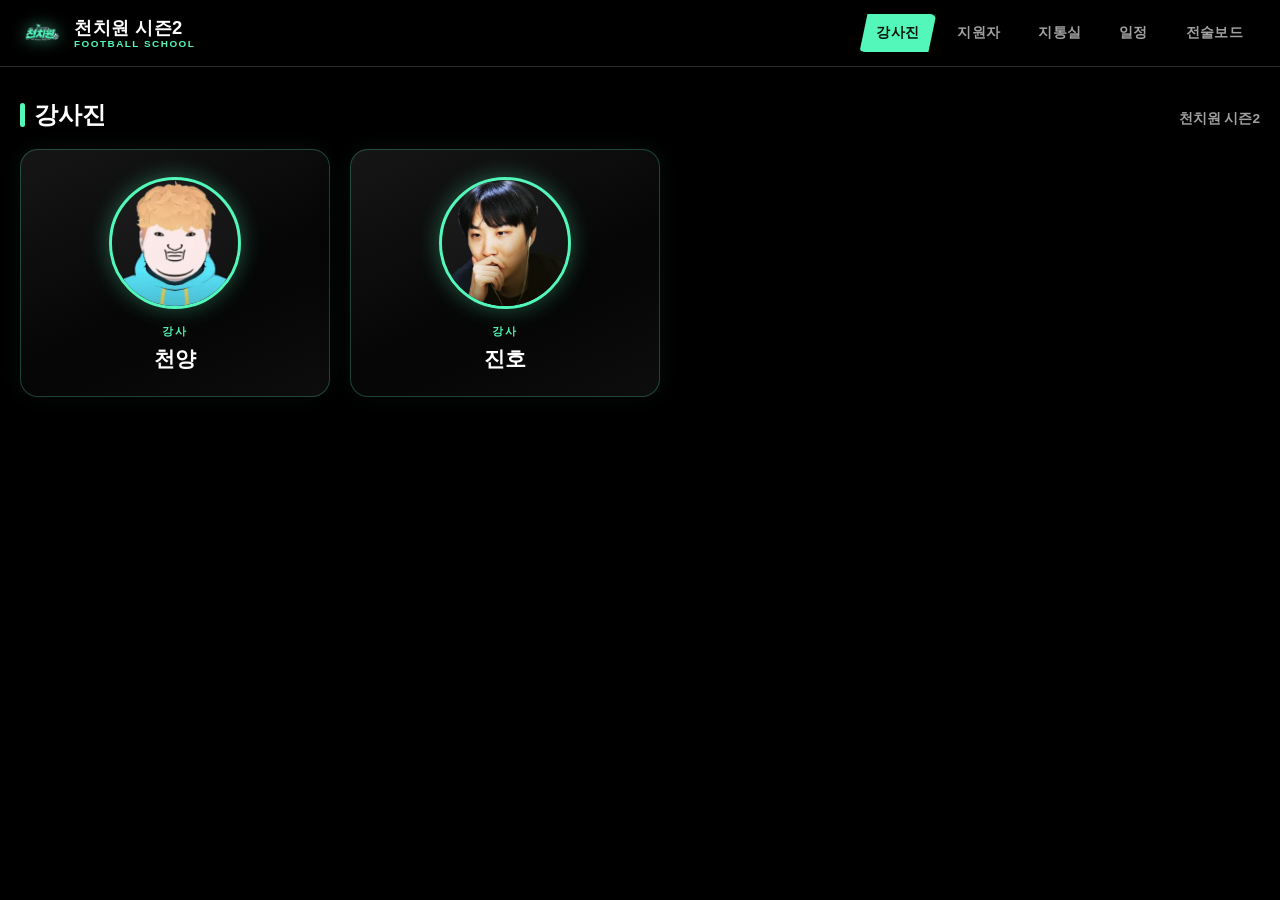
==== index.html @ f339bd3a "포지션 필터에 "포지션 없음" 옵션 추가 (지원자/지통실/전술보드 공용) - 필터 팝업 맨 아래에 "포지션 없음" 체크박스를 추가, 체크하면 포지션이   비어있는 지원자만 걸러서 " ====
<!DOCTYPE html>
<html lang="ko">
<head>
<meta charset="UTF-8" />
<meta name="viewport" content="width=device-width, initial-scale=1.0" />
<title>천치원 시즌2</title>
<link rel="icon" href="logo.png" />
<link rel="stylesheet" href="css/style.css?v=91750c2" />
<link rel="stylesheet" href="css/formation.css?v=91750c2" />
</head>
<body>

<div class="bg-glow"></div>

<header class="topbar">
  <div class="topbar-inner">
    <div class="brand">
      <img src="logo.png" alt="천치원 로고" class="brand-logo" />
      <div class="brand-text">
        <span class="brand-name club-name-slot">천치원 시즌2</span>
        <span class="brand-sub">FOOTBALL SCHOOL</span>
      </div>
    </div>
    <nav class="nav-tabs">
      <button class="nav-tab active" data-tab="tab-instructors">강사진</button>
      <button class="nav-tab" data-tab="tab-applicants">지원자</button>
      <button class="nav-tab" data-tab="tab-control">지통실</button>
      <button class="nav-tab" data-tab="tab-schedule">일정</button>
      <button class="nav-tab" data-tab="tab-board">전술보드</button>
    </nav>
  </div>
</header>

<main>

  <!-- ================= 강사진 ================= -->
  <section id="tab-instructors" class="tab-panel active">
    <div class="section-head">
      <h2 class="section-title">강사진</h2>
      <span class="section-sub club-name-slot">천치원 시즌2</span>
    </div>
    <div id="instructor-grid" class="instructor-grid"></div>
  </section>

  <!-- ================= 지원자 (지원글 모아보기) ================= -->
  <section id="tab-applicants" class="tab-panel">
    <div class="section-head">
      <h2 class="section-title">지원자</h2>
      <span class="section-sub" id="post-feed-count">0명 지원</span>
    </div>
    <div class="post-feed-toolbar">
      <input id="post-feed-search" class="post-feed-search" type="text" placeholder="닉네임 검색..." autocomplete="off" />
      <div class="post-feed-sort-toolbar">
        <button id="post-feed-position-filter-btn" class="sort-btn" type="button">포지션별 필터</button>
        <button class="sort-btn" data-sort="likes">UP순</button>
      </div>
    </div>
    <div id="post-feed" class="post-feed"></div>
  </section>

  <!-- 포지션별 필터 팝업 (지원자 탭) -->
  <div id="position-filter-modal" class="modal-overlay" hidden>
    <div class="modal-panel position-filter-panel" role="dialog" aria-modal="true" aria-labelledby="position-filter-title">
      <div class="modal-head">
        <h3 id="position-filter-title">포지션</h3>
        <button id="position-filter-close" class="modal-close-btn" type="button" aria-label="닫기">×</button>
      </div>
      <div class="position-filter-rows">
        <div class="position-filter-row">
          <label class="position-filter-chip position-filter-chip--all"><input type="checkbox" data-group="fw" data-role="group-all" />FW 전체</label>
          <label class="position-filter-chip"><input type="checkbox" data-token="ST" data-group="fw" />ST</label>
          <label class="position-filter-chip"><input type="checkbox" data-token="CF" data-group="fw" />CF</label>
          <label class="position-filter-chip"><input type="checkbox" data-token="LW" data-group="fw" />LW</label>
          <label class="position-filter-chip"><input type="checkbox" data-token="RW" data-group="fw" />RW</label>
        </div>
        <div class="position-filter-row">
          <label class="position-filter-chip position-filter-chip--all"><input type="checkbox" data-group="mf" data-role="group-all" />MF 전체</label>
          <label class="position-filter-chip"><input type="checkbox" data-token="CM" data-group="mf" />CM</label>
          <label class="position-filter-chip"><input type="checkbox" data-token="CAM" data-group="mf" />CAM</label>
          <label class="position-filter-chip"><input type="checkbox" data-token="CDM" data-group="mf" />CDM</label>
          <label class="position-filter-chip"><input type="checkbox" data-token="LM" data-group="mf" />LM</label>
          <label class="position-filter-chip"><input type="checkbox" data-token="RM" data-group="mf" />RM</label>
        </div>
        <div class="position-filter-row">
          <label class="position-filter-chip position-filter-chip--all"><input type="checkbox" data-group="df" data-role="group-all" />DF 전체</label>
          <label class="position-filter-chip"><input type="checkbox" data-token="CB" data-group="df" />CB</label>
          <label class="position-filter-chip"><input type="checkbox" data-token="RB" data-group="df" />RB</label>
          <label class="position-filter-chip"><input type="checkbox" data-token="LB" data-group="df" />LB</label>
          <label class="position-filter-chip"><input type="checkbox" data-token="RWB" data-group="df" />RWB</label>
          <label class="position-filter-chip"><input type="checkbox" data-token="LWB" data-group="df" />LWB</label>
        </div>
        <div class="position-filter-row">
          <label class="position-filter-chip position-filter-chip--all"><input type="checkbox" data-group="gk" data-role="group-all" />GK 전체</label>
        </div>
        <div class="position-filter-row">
          <label class="position-filter-chip position-filter-chip--all"><input type="checkbox" data-role="none" />포지션 없음</label>
        </div>
      </div>
      <div class="modal-actions">
        <button id="position-filter-reset" class="sort-btn" type="button">초기화</button>
      </div>
    </div>
  </div>

  <!-- 포지션별 필터 팝업 (지통실 탭) -->
  <div id="control-position-filter-modal" class="modal-overlay" hidden>
    <div class="modal-panel position-filter-panel" role="dialog" aria-modal="true" aria-labelledby="control-position-filter-title">
      <div class="modal-head">
        <h3 id="control-position-filter-title">포지션</h3>
        <button id="control-position-filter-close" class="modal-close-btn" type="button" aria-label="닫기">×</button>
      </div>
      <div class="position-filter-rows">
        <div class="position-filter-row">
          <label class="position-filter-chip position-filter-chip--all"><input type="checkbox" data-group="fw" data-role="group-all" />FW 전체</label>
          <label class="position-filter-chip"><input type="checkbox" data-token="ST" data-group="fw" />ST</label>
          <label class="position-filter-chip"><input type="checkbox" data-token="CF" data-group="fw" />CF</label>
          <label class="position-filter-chip"><input type="checkbox" data-token="LW" data-group="fw" />LW</label>
          <label class="position-filter-chip"><input type="checkbox" data-token="RW" data-group="fw" />RW</label>
        </div>
        <div class="position-filter-row">
          <label class="position-filter-chip position-filter-chip--all"><input type="checkbox" data-group="mf" data-role="group-all" />MF 전체</label>
          <label class="position-filter-chip"><input type="checkbox" data-token="CM" data-group="mf" />CM</label>
          <label class="position-filter-chip"><input type="checkbox" data-token="CAM" data-group="mf" />CAM</label>
          <label class="position-filter-chip"><input type="checkbox" data-token="CDM" data-group="mf" />CDM</label>
          <label class="position-filter-chip"><input type="checkbox" data-token="LM" data-group="mf" />LM</label>
          <label class="position-filter-chip"><input type="checkbox" data-token="RM" data-group="mf" />RM</label>
        </div>
        <div class="position-filter-row">
          <label class="position-filter-chip position-filter-chip--all"><input type="checkbox" data-group="df" data-role="group-all" />DF 전체</label>
          <label class="position-filter-chip"><input type="checkbox" data-token="CB" data-group="df" />CB</label>
          <label class="position-filter-chip"><input type="checkbox" data-token="RB" data-group="df" />RB</label>
          <label class="position-filter-chip"><input type="checkbox" data-token="LB" data-group="df" />LB</label>
          <label class="position-filter-chip"><input type="checkbox" data-token="RWB" data-group="df" />RWB</label>
          <label class="position-filter-chip"><input type="checkbox" data-token="LWB" data-group="df" />LWB</label>
        </div>
        <div class="position-filter-row">
          <label class="position-filter-chip position-filter-chip--all"><input type="checkbox" data-group="gk" data-role="group-all" />GK 전체</label>
        </div>
        <div class="position-filter-row">
          <label class="position-filter-chip position-filter-chip--all"><input type="checkbox" data-role="none" />포지션 없음</label>
        </div>
      </div>
      <div class="modal-actions">
        <button id="control-position-filter-reset" class="sort-btn" type="button">초기화</button>
      </div>
    </div>
  </div>

  <!-- 포지션별 필터 팝업 (전술보드 탭) -->
  <div id="roster-position-filter-modal" class="modal-overlay" hidden>
    <div class="modal-panel position-filter-panel" role="dialog" aria-modal="true" aria-labelledby="roster-position-filter-title">
      <div class="modal-head">
        <h3 id="roster-position-filter-title">포지션</h3>
        <button id="roster-position-filter-close" class="modal-close-btn" type="button" aria-label="닫기">×</button>
      </div>
      <div class="position-filter-rows">
        <div class="position-filter-row">
          <label class="position-filter-chip position-filter-chip--all"><input type="checkbox" data-group="fw" data-role="group-all" />FW 전체</label>
          <label class="position-filter-chip"><input type="checkbox" data-token="ST" data-group="fw" />ST</label>
          <label class="position-filter-chip"><input type="checkbox" data-token="CF" data-group="fw" />CF</label>
          <label class="position-filter-chip"><input type="checkbox" data-token="LW" data-group="fw" />LW</label>
          <label class="position-filter-chip"><input type="checkbox" data-token="RW" data-group="fw" />RW</label>
        </div>
        <div class="position-filter-row">
          <label class="position-filter-chip position-filter-chip--all"><input type="checkbox" data-group="mf" data-role="group-all" />MF 전체</label>
          <label class="position-filter-chip"><input type="checkbox" data-token="CM" data-group="mf" />CM</label>
          <label class="position-filter-chip"><input type="checkbox" data-token="CAM" data-group="mf" />CAM</label>
          <label class="position-filter-chip"><input type="checkbox" data-token="CDM" data-group="mf" />CDM</label>
          <label class="position-filter-chip"><input type="checkbox" data-token="LM" data-group="mf" />LM</label>
          <label class="position-filter-chip"><input type="checkbox" data-token="RM" data-group="mf" />RM</label>
        </div>
        <div class="position-filter-row">
          <label class="position-filter-chip position-filter-chip--all"><input type="checkbox" data-group="df" data-role="group-all" />DF 전체</label>
          <label class="position-filter-chip"><input type="checkbox" data-token="CB" data-group="df" />CB</label>
          <label class="position-filter-chip"><input type="checkbox" data-token="RB" data-group="df" />RB</label>
          <label class="position-filter-chip"><input type="checkbox" data-token="LB" data-group="df" />LB</label>
          <label class="position-filter-chip"><input type="checkbox" data-token="RWB" data-group="df" />RWB</label>
          <label class="position-filter-chip"><input type="checkbox" data-token="LWB" data-group="df" />LWB</label>
        </div>
        <div class="position-filter-row">
          <label class="position-filter-chip position-filter-chip--all"><input type="checkbox" data-group="gk" data-role="group-all" />GK 전체</label>
        </div>
        <div class="position-filter-row">
          <label class="position-filter-chip position-filter-chip--all"><input type="checkbox" data-role="none" />포지션 없음</label>
        </div>
      </div>
      <div class="modal-actions">
        <button id="roster-position-filter-reset" class="sort-btn" type="button">초기화</button>
      </div>
    </div>
  </div>

  <!-- ================= 지통실 (방송 현황판) ================= -->
  <section id="tab-control" class="tab-panel">
    <div class="section-head">
      <h2 class="section-title">지통실</h2>
      <span class="section-sub" id="control-count">0명 지원</span>
    </div>
    <div class="control-toolbar">
      <button id="control-position-filter-btn" class="sort-btn" type="button">포지션별 필터</button>
      <button id="control-only-fc26" class="sort-btn active" type="button" title="방송 태그가 EA Sports FC 26인 방송만 보여줘요">잔디만 보기</button>
      <button id="control-refresh-btn" class="sort-btn control-refresh-btn" type="button">방송 새로고침</button>
    </div>
    <div id="control-grid" class="applicant-grid"></div>
  </section>

  <!-- ================= 일정 ================= -->
  <section id="tab-schedule" class="tab-panel">
    <div class="section-head">
      <h2 class="section-title">일정</h2>
      <span class="section-sub club-name-slot">천치원 시즌2</span>
    </div>

    <div class="calendar-toolbar">
      <button id="calendar-prev" class="calendar-nav-btn" aria-label="이전 달">‹</button>
      <span id="calendar-month-label" class="calendar-month-label">2026년 8월</span>
      <button id="calendar-next" class="calendar-nav-btn" aria-label="다음 달">›</button>
    </div>

    <div class="calendar-weekdays">
      <span class="calendar-weekday calendar-weekday--sun">일</span>
      <span class="calendar-weekday">월</span>
      <span class="calendar-weekday">화</span>
      <span class="calendar-weekday">수</span>
      <span class="calendar-weekday">목</span>
      <span class="calendar-weekday">금</span>
      <span class="calendar-weekday calendar-weekday--sat">토</span>
    </div>
    <div id="calendar-grid" class="calendar-grid"></div>
  </section>

  <!-- ================= 전술보드 ================= -->
  <section id="tab-board" class="tab-panel">
    <div class="section-head">
      <div class="board-title-row">
        <h2 class="section-title">전술보드</h2>
        <div class="orientation-toggle">
          <button id="orientation-landscape" class="sort-btn orientation-btn active" data-orientation="landscape" type="button">↔ 가로</button>
          <button id="orientation-portrait" class="sort-btn orientation-btn" data-orientation="portrait" type="button">↕ 세로</button>
        </div>
      </div>
    </div>

    <div class="board-stage">
      <div class="pitch-wrap">
        <div id="pitch" class="pitch">
          <svg viewBox="-2 -9 109 86" preserveAspectRatio="xMidYMid meet">
            <defs>
              <clipPath id="grassClip">
                <rect x="-2" y="-9" width="109" height="86" />
              </clipPath>
            </defs>

            <!-- 잔디: 그라운드뿐 아니라 위아래 사이드라인 밖 벤치 공간까지 같은 색으로 연장 -->
            <g clip-path="url(#grassClip)">
              <rect x="-2" y="-9" width="109" height="86" fill="#0d3d20" />
              <g fill="#0f4526">
                <rect x="-2"   y="-9" width="10.7" height="86" />
                <rect x="18.8" y="-9" width="10.7" height="86" />
                <rect x="39.9" y="-9" width="10.7" height="86" />
                <rect x="61"   y="-9" width="10.7" height="86" />
                <rect x="82.1" y="-9" width="10.7" height="86" />
                <rect x="103.2" y="-9" width="10.7" height="86" />
              </g>
            </g>

            <!-- 위아래 사이드라인 밖 벤치 공간 표시 -->
            <g fill="#e9fff2" fill-opacity="0.18" font-size="3.6" font-weight="700" letter-spacing="1.3" text-anchor="middle">
              <text x="52.5" y="-3">BENCH</text>
              <text x="52.5" y="73">BENCH</text>
            </g>
            <g fill="none" stroke="#e9fff2" stroke-width="0.35" stroke-opacity="0.85">
              <rect x="0" y="0" width="105" height="68" />
              <line x1="52.5" y1="0" x2="52.5" y2="68" />
              <circle cx="52.5" cy="34" r="9.15" />
              <rect x="0" y="13.84" width="16.5" height="40.32" />
              <rect x="0" y="24.84" width="5.5" height="18.32" />
              <path d="M 16.5 26.69 A 9.15 9.15 0 0 1 16.5 41.31" />
              <rect x="88.5" y="13.84" width="16.5" height="40.32" />
              <rect x="99.5" y="24.84" width="5.5" height="18.32" />
              <path d="M 88.5 26.69 A 9.15 9.15 0 0 0 88.5 41.31" />
              <path d="M -1.5 30.34 L 0 30.34" />
              <path d="M -1.5 37.66 L 0 37.66" />
              <path d="M 105 30.34 L 106.5 30.34" />
              <path d="M 105 37.66 L 106.5 37.66" />
              <path d="M 1 0 A 1 1 0 0 1 0 1" />
              <path d="M 0 67 A 1 1 0 0 1 1 68" />
              <path d="M 104 68 A 1 1 0 0 1 105 67" />
              <path d="M 105 1 A 1 1 0 0 1 104 0" />
            </g>
            <g fill="#e9fff2" fill-opacity="0.85">
              <circle cx="52.5" cy="34" r="0.35" />
              <circle cx="11" cy="34" r="0.35" />
              <circle cx="94" cy="34" r="0.35" />
            </g>
          </svg>
          <div id="pitch-tokens" class="pitch-tokens"></div>
        </div>
        <p id="pitch-hint" class="pitch-hint">그라운드 안은 선발, 위아래 사이드라인 밖 어두운 공간은 벤치예요. 다시 드래그해서 옮길 수 있고, ×를 누르거나 명단 쪽으로 끌면 제거돼요.</p>
      </div>

      <!-- 좌측 플로팅: 지원자 명단 -->
      <aside id="roster-panel" class="roster-floating">
        <div class="floating-panel-head">
          <h2 class="panel-title">👥 지원자 명단</h2>
          <button id="roster-toggle" class="floating-toggle-btn" aria-label="명단 접기/펼치기" title="명단 접기/펼치기">‹</button>
        </div>
        <div class="floating-panel-body">
          <div class="roster-add-form">
            <input id="roster-add-input" class="roster-add-input" type="text" placeholder="이름 직접 입력..." autocomplete="off" maxlength="20" />
            <button id="roster-add-btn" class="roster-add-btn" type="button" title="명단에 추가">＋ 직접추가</button>
          </div>
          <input id="roster-search" class="roster-search" type="text" placeholder="닉네임 검색..." autocomplete="off" />
          <div class="roster-sort-toolbar">
            <button id="roster-position-filter-btn" class="sort-btn roster-sort-btn" type="button">포지션별 필터</button>
          </div>
          <div id="roster-list" class="roster-list"></div>
        </div>
      </aside>

      <!-- 우측 플로팅: 그리기 · 보드 도구 -->
      <aside id="tools-panel" class="tools-floating">
        <div class="floating-panel-head">
          <h2 class="panel-title">🎨 도구</h2>
          <button id="tools-toggle" class="floating-toggle-btn" aria-label="도구 접기/펼치기" title="도구 접기/펼치기">›</button>
        </div>
        <div class="floating-panel-body">
          <div class="drawing-toolbar-v">
            <button id="btn-add-dummy" class="draw-btn draw-btn--dummy">🟢 더미선수 추가</button>
            <button id="draw-red" class="draw-btn draw-btn--red" data-color="red">🔴 빨간펜</button>
            <button id="draw-blue" class="draw-btn draw-btn--blue" data-color="blue">🔵 파란펜</button>
            <button id="draw-undo" class="draw-btn">↩ 되돌리기</button>
            <button id="draw-clear" class="draw-btn">🗑 그림 지우기</button>
            <span class="drawing-hint">ESC로 펜 끄기 · Ctrl+Z로 되돌리기</span>
          </div>
          <div class="board-toolbar-v">
            <button id="btn-screenshot" class="quick-link-btn">📸 그라운드 스크린샷</button>
            <button id="btn-clear" class="quick-link-btn">🗑 배치 초기화</button>
            <span id="placed-count" class="section-sub">그라운드 0 · 벤치 0 / 전체 0</span>
          </div>
        </div>
      </aside>
    </div>
  </section>

</main>

<button id="scroll-top-btn" class="scroll-top-btn" aria-label="맨 위로 이동" title="맨 위로">⬆</button>

<script src="js/data.js?v=081e56b"></script>
<script src="js/main.js?v=081e56b"></script>
</body>
</html>
---- css/style.css ----
/* =====================================================================
 * style.css — 천치원 시즌2 (검정 / 흰색 / 민트 #53f7ba)
 * ===================================================================== */

:root {
  --fc-bg: #000000;
  --fc-bg2: #0a0a0a;
  --fc-panel: #121212;
  --fc-panel-border: #2a2a2a;
  --fc-green: #53f7ba;      /* 로고 색상(민트) — 사이트 전체 포인트 컬러 */
  --fc-green-dim: #35c996;
  --fc-text: #ffffff;
  --fc-text-dim: #a1a1a1;

  /* 포지션 색상 — GK 노랑 / DF 파랑 / MF 초록 / FW 빨강, 미정은 흰색 */
  --pos-none: #ffffff;
  --pos-gk: #ffd166;
  --pos-df: #4d9fff;
  --pos-mf: #22c55e;
  --pos-fw: #ff5a5a;
}

* { box-sizing: border-box; }

html, body {
  margin: 0;
  padding: 0;
  background: var(--fc-bg);
  color: var(--fc-text);
  font-family: "Segoe UI", "Pretendard", "Malgun Gothic", Arial, sans-serif;
  overflow-x: hidden;
}

body {
  min-height: 100vh;
  position: relative;
}

.bg-glow {
  position: fixed;
  inset: 0;
  z-index: -1;
  background:
    radial-gradient(ellipse 900px 500px at 15% -10%, rgba(83,247,186,0.16), transparent 60%),
    radial-gradient(ellipse 700px 500px at 100% 10%, rgba(255,255,255,0.05), transparent 60%),
    linear-gradient(180deg, var(--fc-bg) 0%, var(--fc-bg2) 100%);
}

a { color: inherit; }

/* ---------------------------------------------------------------- */
/* Topbar / Nav                                                      */
/* ---------------------------------------------------------------- */
.topbar {
  position: sticky;
  top: 0;
  z-index: 50;
  background: rgba(0, 0, 0, 0.85);
  backdrop-filter: blur(10px);
  border-bottom: 1px solid var(--fc-panel-border);
}

/* 전술보드 탭에서는 상단 바를 고정하지 않는다 — 아래로 스크롤하면 진짜로
   화면 밖으로 넘어가서, 큰 그라운드만 화면 가득 보이는 프레젠테이션 모드가 된다 */
body.board-active .topbar {
  position: static;
}

/* ---------------------------------------------------------------- */
/* 맨 위로 이동 버튼 — 지원자/지통실처럼 목록이 긴 탭에서 어느 정도            */
/* 스크롤을 내리면 나타나서, 상단 메뉴로 바로 돌아갈 수 있게 해준다             */
/* ---------------------------------------------------------------- */
.scroll-top-btn {
  position: fixed;
  right: 24px;
  bottom: 24px;
  width: 48px;
  height: 48px;
  border-radius: 50%;
  background: var(--fc-green);
  color: #04140c;
  border: none;
  font-size: 1.25rem;
  font-weight: 900;
  line-height: 1;
  cursor: pointer;
  box-shadow: 0 8px 24px rgba(0,0,0,0.5), 0 0 18px rgba(83,247,186,0.35);
  opacity: 0;
  transform: translateY(12px);
  pointer-events: none;
  transition: opacity 0.2s ease, transform 0.2s ease, background 0.15s ease;
  z-index: 60;
}

.scroll-top-btn.visible {
  opacity: 1;
  transform: translateY(0);
  pointer-events: auto;
}

.scroll-top-btn:hover {
  background: var(--fc-green-dim);
}

.topbar-inner {
  max-width: 1600px;
  margin: 0 auto;
  padding: 12px 20px;
  display: flex;
  align-items: center;
  justify-content: space-between;
  gap: 20px;
  flex-wrap: wrap;
}

.brand {
  display: flex;
  align-items: center;
  gap: 12px;
}

.brand-logo {
  width: 42px;
  height: 42px;
  object-fit: contain;
  filter: drop-shadow(0 0 8px rgba(83,247,186,0.5));
}

.brand-text {
  display: flex;
  flex-direction: column;
  line-height: 1.15;
}

.brand-name {
  font-weight: 900;
  font-size: 1.15rem;
  letter-spacing: 0.5px;
}

.brand-sub {
  font-size: 0.62rem;
  letter-spacing: 1.5px;
  color: var(--fc-green);
  font-weight: 700;
}

.nav-tabs {
  display: flex;
  gap: 4px;
  flex-wrap: wrap;
}

.nav-tab {
  background: transparent;
  border: 1px solid transparent;
  color: var(--fc-text-dim);
  font-weight: 700;
  font-size: 0.85rem;
  padding: 9px 16px;
  border-radius: 6px;
  cursor: pointer;
  letter-spacing: 0.3px;
  transition: all 0.15s ease;
  clip-path: polygon(8px 0, 100% 0, calc(100% - 8px) 100%, 0 100%);
}

.nav-tab:hover {
  color: var(--fc-text);
  background: rgba(255,255,255,0.06);
}

.nav-tab.active {
  color: #04140c;
  background: var(--fc-green);
  box-shadow: 0 0 16px rgba(83,247,186,0.45);
}

/* ---------------------------------------------------------------- */
/* Layout                                                            */
/* ---------------------------------------------------------------- */
main {
  max-width: 1600px;
  margin: 0 auto;
  padding: 32px 20px 80px;
}

.tab-panel { display: none; animation: fadeIn 0.25s ease; }
.tab-panel.active { display: block; }

@keyframes fadeIn {
  from { opacity: 0; transform: translateY(6px); }
  to { opacity: 1; transform: translateY(0); }
}

@keyframes pulse { 0%,100% { opacity: 1; } 50% { opacity: 0.5; } }

/* ---------------------------------------------------------------- */
/* Section head / panel                                              */
/* ---------------------------------------------------------------- */
.section-head {
  display: flex;
  align-items: baseline;
  justify-content: space-between;
  flex-wrap: wrap;
  gap: 8px;
  margin-bottom: 18px;
}

.section-title {
  font-size: 1.5rem;
  font-weight: 900;
  margin: 0;
  position: relative;
  padding-left: 14px;
}

.section-title::before {
  content: "";
  position: absolute;
  left: 0; top: 4px; bottom: 4px;
  width: 5px;
  background: var(--fc-green);
  border-radius: 3px;
}

.section-sub { color: var(--fc-text-dim); font-size: 0.85rem; font-weight: 600; }

/* 지통실 — 필터 버튼들과 같은 줄, 맨 오른쪽에 놓이는 방송 새로고침 버튼
   (모양은 .sort-btn과 동일, 위치만 margin-left:auto로 오른쪽 끝에 붙임) */
.control-refresh-btn {
  margin-left: auto;
}

.control-refresh-btn:disabled {
  opacity: 0.5;
  cursor: default;
}

/* 전술보드 제목 옆 가로/세로 전환 버튼 */
.board-title-row {
  display: flex;
  align-items: center;
  gap: 12px;
  flex-wrap: wrap;
}

.orientation-toggle {
  display: flex;
  gap: 6px;
}

.orientation-btn {
  padding: 5px 12px;
  font-size: 0.75rem;
}

.panel {
  background: var(--fc-panel);
  border: 1px solid var(--fc-panel-border);
  border-radius: 14px;
  padding: 22px 24px;
}

.panel-title {
  margin: 0 0 14px;
  font-size: 1rem;
  font-weight: 800;
}

.quick-link-btn {
  background: rgba(83,247,186,0.08);
  border: 1px solid rgba(83,247,186,0.3);
  color: var(--fc-green);
  font-weight: 700;
  padding: 12px 16px;
  border-radius: 8px;
  cursor: pointer;
  text-align: left;
  font-size: 0.88rem;
  transition: all 0.15s ease;
}

.quick-link-btn:hover {
  background: rgba(83,247,186,0.16);
  transform: translateX(3px);
}

/* ---------------------------------------------------------------- */
/* 강사진                                                              */
/* ---------------------------------------------------------------- */
.instructor-grid {
  display: grid;
  grid-template-columns: repeat(auto-fit, minmax(220px, 1fr));
  gap: 20px;
  max-width: 640px;
}

.instructor-card {
  background: linear-gradient(155deg, #161616, #050505 60%, #0d0d0d);
  border-radius: 18px;
  padding: 28px 20px 24px;
  display: flex;
  flex-direction: column;
  align-items: center;
  text-decoration: none;
  cursor: pointer;
  box-shadow: 0 10px 26px rgba(0,0,0,0.6), inset 0 0 0 1px rgba(83,247,186,0.25), 0 0 24px rgba(83,247,186,0.08);
  transition: transform 0.18s ease, box-shadow 0.18s ease;
}

.instructor-card:hover {
  transform: translateY(-6px);
  box-shadow: 0 18px 34px rgba(0,0,0,0.6), inset 0 0 0 1px rgba(83,247,186,0.45), 0 0 28px rgba(83,247,186,0.14);
}

.instructor-photo-wrap {
  width: 132px;
  height: 132px;
  border-radius: 50%;
  overflow: hidden;
  border: 3px solid var(--fc-green);
  box-shadow: 0 0 22px rgba(83,247,186,0.35);
  margin-bottom: 16px;
  background: rgba(255,255,255,0.05);
}

.instructor-photo {
  width: 100%;
  height: 100%;
  object-fit: cover;
  object-position: center top;
}

.instructor-role {
  font-size: 0.68rem;
  font-weight: 800;
  letter-spacing: 2px;
  color: var(--fc-green);
  margin-bottom: 6px;
}

.instructor-name {
  font-size: 1.3rem;
  font-weight: 900;
  color: var(--fc-text);
  letter-spacing: 0.4px;
}

/* ---------------------------------------------------------------- */
/* 지원자 — 지원글 피드                                                  */
/* ---------------------------------------------------------------- */
.post-feed-toolbar {
  display: flex;
  align-items: center;
  flex-wrap: wrap;
  gap: 10px;
  margin-bottom: 18px;
}

.post-feed-search {
  flex: 1 1 220px;
  min-width: 160px;
  padding: 9px 12px;
  border-radius: 8px;
  border: 1px solid var(--fc-panel-border);
  background: var(--fc-bg2);
  color: var(--fc-text);
  font-size: 0.85rem;
}

.post-feed-search:focus {
  outline: none;
  border-color: var(--fc-green-dim);
}

.post-feed-sort-toolbar {
  display: flex;
  gap: 8px;
}

/* ---------------------------------------------------------------- */
/* 포지션별 보기 필터 팝업 — 지원자 탭                                     */
/* ---------------------------------------------------------------- */
.modal-overlay {
  position: fixed;
  inset: 0;
  background: rgba(0,0,0,0.65);
  backdrop-filter: blur(4px);
  display: flex;
  align-items: center;
  justify-content: center;
  z-index: 200;
  padding: 20px;
}

.modal-overlay[hidden] { display: none; }

.modal-panel {
  background: var(--fc-panel);
  border: 1px solid var(--fc-panel-border);
  border-radius: 16px;
  padding: 20px 24px 24px;
  max-width: 560px;
  width: 100%;
  box-shadow: 0 24px 60px rgba(0,0,0,0.6);
}

.modal-head {
  display: flex;
  align-items: center;
  justify-content: center;
  position: relative;
  margin-bottom: 18px;
}

.modal-head h3 {
  margin: 0;
  font-size: 1.1rem;
  font-weight: 900;
}

.modal-close-btn {
  position: absolute;
  right: 0;
  top: 50%;
  transform: translateY(-50%);
  background: transparent;
  border: none;
  color: var(--fc-text-dim);
  font-size: 1.4rem;
  line-height: 1;
  cursor: pointer;
  padding: 4px 8px;
}

.modal-close-btn:hover { color: var(--fc-text); }

.position-filter-rows {
  display: flex;
  flex-direction: column;
  gap: 10px;
}

.position-filter-row {
  display: flex;
  flex-wrap: wrap;
  gap: 8px;
}

.position-filter-chip {
  display: inline-flex;
  align-items: center;
  gap: 6px;
  background: rgba(255,255,255,0.05);
  border: 1px solid var(--fc-panel-border);
  border-radius: 999px;
  padding: 8px 14px;
  font-size: 0.82rem;
  font-weight: 700;
  color: var(--fc-text-dim);
  cursor: pointer;
  transition: all 0.15s ease;
  user-select: none;
}

.position-filter-chip:hover {
  border-color: var(--fc-green-dim);
  color: var(--fc-text);
}

.position-filter-chip input[type="checkbox"] {
  accent-color: var(--fc-green);
  width: 15px;
  height: 15px;
  cursor: pointer;
}

.position-filter-chip.active {
  background: rgba(83,247,186,0.14);
  border-color: var(--fc-green);
  color: var(--fc-green);
}

.position-filter-chip--all {
  font-weight: 800;
}

.modal-actions {
  display: flex;
  justify-content: flex-end;
  margin-top: 18px;
}

.post-feed {
  display: flex;
  flex-direction: column;
  gap: 14px;
}

.post-feed-item {
  background: var(--fc-panel);
  border: 2px solid var(--pos-color, var(--pos-none));
  border-radius: 14px;
  padding: 16px 18px;
}

.post-feed-header {
  display: flex;
  align-items: center;
  flex-wrap: wrap;
  gap: 10px;
  cursor: pointer;
}

.post-feed-item.expanded .post-feed-header {
  margin-bottom: 10px;
}

.post-feed-name {
  font-weight: 800;
  font-size: 1.02rem;
}

/* 좋아요수(스프레드시트 F열) — 0이어도 항상 표시 */
.post-feed-likes {
  flex-shrink: 0;
  font-size: 0.72rem;
  font-weight: 800;
  color: var(--pos-fw);
  background: rgba(255,90,90,0.12);
  padding: 2px 9px;
  border-radius: 999px;
}

/* 지원글로 이동하는 버튼 — 스프레드시트 E열에 지원글 링크가 있으면 그 글로,
   없으면 모집 게시글로 이동한다 */
.post-feed-postlink {
  margin-left: auto;
  background: rgba(83,247,186,0.1);
  border: 1px solid rgba(83,247,186,0.3);
  color: var(--fc-green);
  font-weight: 700;
  font-size: 0.76rem;
  padding: 5px 12px;
  border-radius: 999px;
  text-decoration: none;
  transition: all 0.15s ease;
}

.post-feed-postlink:hover {
  background: rgba(83,247,186,0.18);
}

.post-feed-postlink:hover { color: var(--fc-text); text-decoration: underline; }

.post-feed-toggle {
  flex-shrink: 0;
  background: transparent;
  border: 1px solid var(--fc-panel-border);
  color: var(--fc-text-dim);
  font-weight: 700;
  font-size: 0.72rem;
  padding: 5px 10px;
  border-radius: 999px;
  cursor: pointer;
  transition: all 0.15s ease;
}

.post-feed-toggle:hover {
  color: var(--fc-text);
  border-color: var(--fc-green-dim);
}

/* 접힌 상태에서 보이는 한 줄 미리보기 */
.post-feed-preview {
  margin: 0;
  color: var(--fc-text-dim);
  font-size: 0.85rem;
  line-height: 1.6;
  white-space: nowrap;
  overflow: hidden;
  text-overflow: ellipsis;
}

.post-feed-text {
  white-space: pre-wrap;
  word-break: break-word;
  line-height: 1.7;
  font-size: 0.88rem;
  color: var(--fc-text-dim);
}

/* ---------------------------------------------------------------- */
/* 지통실 — 방송 현황판                                                  */
/* ---------------------------------------------------------------- */
.control-toolbar {
  display: flex;
  align-items: center;
  flex-wrap: wrap;
  gap: 8px;
  margin-bottom: 20px;
}

.sort-btn {
  background: var(--fc-panel);
  border: 1px solid var(--fc-panel-border);
  color: var(--fc-text-dim);
  font-weight: 700;
  font-size: 0.8rem;
  padding: 8px 14px;
  border-radius: 999px;
  cursor: pointer;
  transition: all 0.15s ease;
}

.sort-btn:hover { color: var(--fc-text); }

.sort-btn.active {
  background: var(--fc-green);
  border-color: var(--fc-green);
  color: #04140c;
  box-shadow: 0 0 12px rgba(83,247,186,0.4);
}

.applicant-loading {
  color: var(--fc-text-dim);
  padding: 40px 0;
  text-align: center;
}

.applicant-grid {
  display: grid;
  grid-template-columns: repeat(auto-fill, minmax(270px, 1fr));
  gap: 18px;
}

.applicant-card {
  background: var(--fc-panel);
  border: 2px solid var(--pos-color, var(--pos-none));
  border-radius: 14px;
  padding: 16px;
  display: flex;
  flex-direction: column;
  gap: 12px;
  transition: box-shadow 0.15s ease, opacity 0.15s ease;
}

.applicant-card.is-live {
  box-shadow: 0 0 0 1px rgba(83,247,186,0.25), 0 0 20px rgba(83,247,186,0.1);
}

/* 방송 중이 아닌 지원자는 어둡게 표시 */
.applicant-card:not(.is-live) {
  opacity: 0.55;
}

.applicant-card:not(.is-live):hover {
  opacity: 0.85;
}

.applicant-head {
  display: flex;
  align-items: center;
  gap: 12px;
  position: relative;
}

.applicant-avatar {
  width: 48px;
  height: 48px;
  border-radius: 50%;
  overflow: hidden;
  flex-shrink: 0;
  background: rgba(255,255,255,0.06);
  border: 2px solid var(--fc-panel-border);
  display: flex;
  align-items: center;
  justify-content: center;
}

/* 지원자 탭 프로필 사진 — 클릭하면 방송국으로 이동하는 링크라 살짝 hover 표시를 준다 */
.post-feed-avatar {
  text-decoration: none;
  transition: border-color 0.15s ease;
}

.post-feed-avatar:hover {
  border-color: var(--fc-green);
}

.applicant-avatar img {
  width: 100%;
  height: 100%;
  object-fit: cover;
}

.applicant-avatar-fallback {
  font-weight: 800;
  color: var(--fc-text-dim);
  font-size: 1rem;
}

.applicant-head-text {
  min-width: 0;
  flex: 1;
}

.applicant-name {
  font-weight: 800;
  font-size: 1rem;
  white-space: nowrap;
  overflow: hidden;
  text-overflow: ellipsis;
}

.applicant-id {
  font-size: 0.72rem;
  color: var(--fc-text-dim);
}

.position-badge {
  flex-shrink: 0;
  font-size: 0.65rem;
  font-weight: 800;
  letter-spacing: 0.3px;
  padding: 3px 9px;
  border-radius: 999px;
  border: 1px solid var(--pos-color, var(--pos-none));
  color: var(--pos-color, var(--pos-none));
  background: rgba(255,255,255,0.04);
}

.applicant-live-badge {
  background: #ff4d4d;
  color: #fff;
  font-size: 0.62rem;
  font-weight: 800;
  letter-spacing: 0.5px;
  padding: 3px 8px;
  border-radius: 999px;
  animation: pulse 1.5s infinite;
  flex-shrink: 0;
}

.applicant-thumb-wrap {
  width: 100%;
  aspect-ratio: 16 / 9;
  border-radius: 10px;
  overflow: hidden;
  background: #0a0a0a;
  display: flex;
  align-items: center;
  justify-content: center;
  border: 1px solid var(--fc-panel-border);
}

.applicant-thumb-link {
  display: block;
  width: 100%;
  height: 100%;
  cursor: pointer;
}

.applicant-thumb {
  width: 100%;
  height: 100%;
  object-fit: cover;
  transition: transform 0.2s ease;
}

.applicant-thumb-link:hover .applicant-thumb {
  transform: scale(1.04);
}

.applicant-thumb-loading,
.applicant-thumb-offline {
  color: var(--fc-text-dim);
  font-size: 0.78rem;
  font-weight: 600;
  text-align: center;
  padding: 0 12px;
}

.applicant-actions {
  display: grid;
  grid-template-columns: 1fr;
  gap: 8px;
}

.applicant-actions a,
.applicant-actions button {
  font-family: inherit;
  text-decoration: none;
  text-align: center;
  font-weight: 700;
  font-size: 0.8rem;
  padding: 9px 8px;
  border-radius: 8px;
  cursor: pointer;
  transition: all 0.15s ease;
}

.btn-station {
  background: rgba(255,255,255,0.06);
  border: 1px solid rgba(255,255,255,0.25);
  color: var(--fc-text);
}

.btn-station:hover {
  background: rgba(255,255,255,0.12);
}

/* ---------------------------------------------------------------- */
/* 일정 — 달력                                                          */
/* ---------------------------------------------------------------- */
.calendar-toolbar {
  display: flex;
  align-items: center;
  justify-content: center;
  gap: 18px;
  margin-bottom: 20px;
}

.calendar-nav-btn {
  width: 34px;
  height: 34px;
  border-radius: 50%;
  background: var(--fc-panel);
  border: 1px solid var(--fc-panel-border);
  color: var(--fc-text);
  font-size: 1.1rem;
  line-height: 1;
  cursor: pointer;
  transition: all 0.15s ease;
}

.calendar-nav-btn:hover {
  background: rgba(83,247,186,0.12);
  border-color: var(--fc-green);
  color: var(--fc-green);
}

.calendar-month-label {
  font-size: 1.15rem;
  font-weight: 900;
  min-width: 130px;
  text-align: center;
}

.calendar-weekdays {
  display: grid;
  grid-template-columns: repeat(7, 1fr);
  gap: 8px;
  margin: 0 auto 8px;
}

.calendar-weekday {
  text-align: center;
  font-size: 0.75rem;
  font-weight: 800;
  color: var(--fc-text-dim);
  padding: 4px 0;
}

.calendar-weekday--sun { color: var(--pos-fw); }
.calendar-weekday--sat { color: var(--fc-green); }

.calendar-grid {
  display: grid;
  grid-template-columns: repeat(7, 1fr);
  gap: 8px;
  margin: 0 auto;
}

.calendar-cell {
  aspect-ratio: 1 / 1;
  background: var(--fc-panel);
  border: 1px solid var(--fc-panel-border);
  border-radius: 10px;
  padding: 8px;
  display: flex;
  flex-direction: column;
  gap: 4px;
  overflow: hidden;
}

.calendar-cell--empty {
  background: transparent;
  border-color: transparent;
}

.calendar-cell--sun .calendar-day-num { color: var(--pos-fw); }
.calendar-cell--sat .calendar-day-num { color: var(--fc-green); }

.calendar-cell.has-event {
  border-color: var(--fc-green);
  box-shadow: 0 0 0 1px rgba(83,247,186,0.3), 0 0 16px rgba(83,247,186,0.12);
}

/* 오늘 날짜(대한민국 시간 기준) — 배경을 밝혀서 한눈에 띄게 한다 */
.calendar-cell--today {
  background: rgba(83,247,186,0.22);
  border-color: var(--fc-green);
}

.calendar-cell--today .calendar-day-num {
  color: var(--fc-green);
}

.calendar-day-num {
  font-weight: 800;
  font-size: 0.85rem;
}

.calendar-event {
  background: rgba(83,247,186,0.14);
  border-radius: 6px;
  padding: 3px 6px;
  line-height: 1.3;
}

.calendar-event-time {
  display: block;
  color: var(--fc-green);
  font-weight: 800;
  font-size: 0.6rem;
}

.calendar-event-title {
  display: block;
  color: var(--fc-text);
  font-weight: 700;
  font-size: 0.68rem;
  word-break: keep-all;
}

@media (max-width: 640px) {
  .calendar-cell { aspect-ratio: auto; min-height: 62px; padding: 6px; }
  .calendar-day-num { font-size: 0.75rem; }
}
---- css/formation.css ----
/* =====================================================================
 * formation.css — 포메이션 짜기 페이지
 * ===================================================================== */

/* ---------------------------------------------------------------- */
/* Board stage — 그라운드가 화면을 거의 다 채우고, 명단/도구는 위에 떠있는
   플로팅 패널로 양옆에 배치된다 (tacticalboard.html 참고) */
/* ---------------------------------------------------------------- */
.board-stage {
  position: relative;
  min-height: 90vh;
  display: flex;
  align-items: center;
  justify-content: center;
}

.pitch-wrap {
  width: 100%;
}

/* 드래그 중 놓을 수 있는 영역 강조 */
.drop-target {
  outline: 2px dashed var(--fc-green);
  outline-offset: -6px;
  background: rgba(83, 247, 186, 0.06);
}

/* ---------------------------------------------------------------- */
/* 좌/우 플로팅 패널 공용 — 지원자 명단(좌) / 그리기·보드 도구(우)              */
/* ---------------------------------------------------------------- */
.roster-floating,
.tools-floating {
  position: absolute;
  top: 16px;
  width: 220px;
  max-height: calc(90vh - 32px);
  display: flex;
  flex-direction: column;
  background: rgba(10, 10, 10, 0.92);
  backdrop-filter: blur(8px);
  border: 1px solid var(--fc-panel-border);
  border-radius: 14px;
  box-shadow: 0 12px 32px rgba(0, 0, 0, 0.55);
  z-index: 15;
  overflow: hidden;
  transition: width 0.25s ease;
}

/* 그라운드와 살짝 떨어지도록 가장자리에 딱 붙이지 않고 여백을 둔다 */
.roster-floating { left: 16px; }
.tools-floating { right: 16px; }

.floating-panel-head {
  flex-shrink: 0;
  display: flex;
  align-items: center;
  justify-content: space-between;
  gap: 8px;
  padding: 14px 14px 0;
}

.floating-panel-head .panel-title {
  margin: 0;
  font-size: 0.92rem;
  white-space: nowrap;
}

.floating-toggle-btn {
  flex-shrink: 0;
  width: 26px;
  height: 26px;
  border-radius: 7px;
  background: var(--fc-bg2);
  border: 1px solid var(--fc-panel-border);
  color: var(--fc-text-dim);
  cursor: pointer;
  font-size: 0.9rem;
  transition: color 0.15s, border-color 0.15s, transform 0.25s ease;
}

.floating-toggle-btn:hover {
  color: var(--fc-text);
  border-color: var(--fc-green);
}

.floating-panel-body {
  padding: 12px 14px 14px;
  overflow-y: auto;
  min-height: 0;
  flex: 1 1 auto;
  display: flex;
  flex-direction: column;
}

/* 접힌 상태: 토글 버튼만 남기고 본문은 숨김, 폭도 좁아짐 */
.roster-floating.collapsed,
.tools-floating.collapsed {
  width: 46px;
}

.roster-floating.collapsed .floating-panel-body,
.tools-floating.collapsed .floating-panel-body,
.roster-floating.collapsed .panel-title,
.tools-floating.collapsed .panel-title {
  display: none;
}

.roster-floating.collapsed .floating-toggle-btn,
.tools-floating.collapsed .floating-toggle-btn {
  transform: rotate(180deg);
}

@media (max-width: 960px) {
  .board-stage { display: block; min-height: 0; }
  .roster-floating, .tools-floating {
    position: static;
    width: 100%;
    max-height: none;
    margin-bottom: 16px;
    background: var(--fc-panel);
    backdrop-filter: none;
  }
  .roster-floating.collapsed, .tools-floating.collapsed { width: 100%; }
  .roster-floating.collapsed .floating-panel-body, .roster-floating.collapsed .panel-title,
  .tools-floating.collapsed .floating-panel-body, .tools-floating.collapsed .panel-title { display: flex; }
  .roster-floating.collapsed .panel-title, .tools-floating.collapsed .panel-title { display: block; }
  .floating-toggle-btn { display: none; }
}

/* ---------------------------------------------------------------- */
/* 그리기 · 보드 도구 (우측 플로팅 패널 안)                                */
/* ---------------------------------------------------------------- */
.drawing-toolbar-v {
  display: flex;
  flex-direction: column;
  gap: 8px;
  margin-bottom: 16px;
  padding-bottom: 16px;
  border-bottom: 1px solid var(--fc-panel-border);
}

.board-toolbar-v {
  display: flex;
  flex-direction: column;
  gap: 10px;
}

.draw-btn {
  background: var(--fc-panel);
  border: 1px solid var(--fc-panel-border);
  color: var(--fc-text-dim);
  font-weight: 700;
  font-size: 0.8rem;
  padding: 9px 14px;
  border-radius: 8px;
  cursor: pointer;
  text-align: left;
  transition: all 0.15s ease;
}

.draw-btn:hover { color: var(--fc-text); }

.draw-btn--red.active {
  background: rgba(255, 90, 90, 0.16);
  border-color: var(--pos-fw);
  color: var(--pos-fw);
  box-shadow: 0 0 10px rgba(255, 90, 90, 0.35);
}

.draw-btn--blue.active {
  background: rgba(77, 159, 255, 0.16);
  border-color: var(--pos-df);
  color: var(--pos-df);
  box-shadow: 0 0 10px rgba(77, 159, 255, 0.35);
}

.draw-btn--dummy {
  background: rgba(83, 247, 186, 0.1);
  border-color: var(--fc-green-dim);
  color: var(--fc-green);
}

.draw-btn--dummy:hover {
  background: rgba(83, 247, 186, 0.18);
  color: var(--fc-green);
}

.drawing-hint {
  color: var(--fc-text-dim);
  font-size: 0.68rem;
  line-height: 1.5;
}

/* ---------------------------------------------------------------- */
/* 지원자 명단 (플로팅 좌측 패널 안)                                       */
/* ---------------------------------------------------------------- */
/* 직접추가 — 명단에 없는 이름을 직접 입력해서 추가 */
.roster-add-form {
  display: flex;
  gap: 6px;
  margin-bottom: 10px;
}

.roster-add-input {
  flex: 1 1 auto;
  min-width: 0;
  padding: 9px 10px;
  border-radius: 8px;
  border: 1px solid var(--fc-panel-border);
  background: var(--fc-bg2);
  color: var(--fc-text);
  font-size: 0.85rem;
}

.roster-add-input:focus {
  outline: none;
  border-color: var(--fc-green-dim);
}

.roster-add-btn {
  flex: 0 0 auto;
  padding: 0 12px;
  border-radius: 8px;
  border: 1px solid var(--fc-green-dim);
  background: var(--fc-green);
  color: #04140c;
  font-weight: 800;
  font-size: 0.76rem;
  white-space: nowrap;
  cursor: pointer;
  transition: filter 0.15s;
}

.roster-add-btn:hover {
  filter: brightness(1.08);
}

.roster-search {
  width: 100%;
  padding: 9px 12px;
  margin-bottom: 10px;
  border-radius: 8px;
  border: 1px solid var(--fc-panel-border);
  background: var(--fc-bg2);
  color: var(--fc-text);
  font-size: 0.85rem;
}

.roster-search:focus {
  outline: none;
  border-color: var(--fc-green-dim);
}

.roster-sort-toolbar {
  display: flex;
  gap: 6px;
  margin-bottom: 10px;
}

.roster-sort-toolbar .sort-btn {
  flex: 1;
  padding: 6px 8px;
  font-size: 0.72rem;
  text-align: center;
}

.roster-list {
  overflow-y: auto;
  display: flex;
  flex-direction: column;
  gap: 5px;
  flex: 1 1 auto;
  min-height: 0;
  padding-right: 2px;
  /* 사이트 디자인에 맞춘 자체 스크롤바 */
  scrollbar-width: thin;
  scrollbar-color: var(--fc-green-dim) transparent;
}

.roster-list::-webkit-scrollbar {
  width: 7px;
}
.roster-list::-webkit-scrollbar-track {
  background: transparent;
}
.roster-list::-webkit-scrollbar-thumb {
  background: var(--fc-green-dim);
  border-radius: 8px;
}
.roster-list::-webkit-scrollbar-thumb:hover {
  background: var(--fc-green);
}

.roster-chip {
  position: relative;
  display: flex;
  align-items: center;
  gap: 10px;
  padding: 8px 10px;
  border-radius: 10px;
  background: rgba(255, 255, 255, 0.03);
  border: 2px solid var(--pos-color, transparent);
  cursor: grab;
  user-select: none;
  touch-action: none;
  transition: background 0.15s;
}

.roster-chip:hover {
  background: rgba(83, 247, 186, 0.08);
}

/* 직접 추가한 선수 칩에만 붙는 삭제(×) 버튼 */
.roster-chip--custom {
  padding-right: 26px;
}

.roster-chip-remove {
  position: absolute;
  top: 5px;
  right: 6px;
  width: 16px;
  height: 16px;
  border-radius: 50%;
  border: none;
  background: rgba(255, 77, 77, 0.85);
  color: #fff;
  font-size: 11px;
  line-height: 15px;
  text-align: center;
  padding: 0;
  cursor: pointer;
  opacity: 0.75;
  transition: opacity 0.15s;
}

.roster-chip-remove:hover {
  opacity: 1;
}

.roster-chip.placed {
  opacity: 0.32;
  cursor: default;
  pointer-events: none;
}

.roster-avatar {
  width: 34px;
  height: 34px;
  border-radius: 50%;
  background: var(--fc-green);
  color: #04140c;
  font-weight: 800;
  font-size: 0.85rem;
  display: flex;
  align-items: center;
  justify-content: center;
  flex-shrink: 0;
  position: relative;
  overflow: hidden;
}

/* 이름(위) / 포지션 배지(아래) 두 줄로 쌓이는 텍스트 영역 */
.roster-chip-text {
  display: flex;
  flex-direction: column;
  align-items: flex-start;
  gap: 4px;
  flex: 1 1 auto;
  min-width: 0;
}

.roster-name {
  max-width: 100%;
  font-size: 0.85rem;
  font-weight: 700;
  color: var(--fc-text);
  white-space: nowrap;
  overflow: hidden;
  text-overflow: ellipsis;
}

.roster-position-badge {
  flex-shrink: 0;
  font-size: 0.62rem;
  font-weight: 800;
  letter-spacing: 0.3px;
  padding: 2px 9px;
  border-radius: 999px;
  background: var(--pos-color, var(--pos-none));
  color: #04140c;
}

/* ---------------------------------------------------------------- */
/* Pitch — 그라운드 + 사이드라인 밖 벤치 공간을 포함한 넓은 판                  */
/* ---------------------------------------------------------------- */
.pitch {
  position: relative;
  /* tacticalboard.html처럼 그라운드가 화면을 거의 다 채우도록 뷰포트 높이의 90%를
     기준으로 폭을 역산한다. 109:86은 실제 축구장(105m x 68m) 비율에 최대한 가깝게,
     사이드라인 밖 벤치 공간만 얇게 더한 비율이다. (실제 크기는 JS가 화면에 맞춰 다시 계산함) */
  width: min(100%, calc(90vh * 109 / 86));
  margin: 0 auto;
  aspect-ratio: 109 / 86;
  border-radius: 12px;
  overflow: hidden;
  box-shadow: 0 0 0 1px var(--fc-panel-border), 0 24px 60px rgba(0, 0, 0, 0.55);
}

.pitch svg {
  position: absolute;
  inset: 0;
  width: 100%;
  height: 100%;
  display: block;
}

.pitch-tokens {
  position: absolute;
  inset: 0;
}

/* 그리기 캔버스 — 평소엔 잔디 위/선수 칩 아래에 조용히 잉크만 보여주다가,
   펜이 활성화되면(.active) 선수 칩보다도 위로 올라와서 어디든 그릴 수 있게 된다 */
.drawing-canvas {
  position: absolute;
  inset: 0;
  width: 100%;
  height: 100%;
  z-index: 3;
  pointer-events: none;
  touch-action: none;
}

.drawing-canvas.active {
  z-index: 6;
  pointer-events: auto;
  cursor: crosshair;
}

.pitch-hint {
  text-align: center;
  color: var(--fc-text-dim);
  font-size: 0.78rem;
  margin: 10px 0 0;
}

/* ---------------------------------------------------------------- */
/* 선수 칩 공용 스타일 (그라운드 / 벤치 공간 / 드래그 고스트)                   */
/* ---------------------------------------------------------------- */
.player-chip {
  border-radius: 50%;
  background: radial-gradient(circle at 35% 30%, #1b2530, var(--fc-panel));
  border: 2px solid var(--pos-color, var(--fc-green));
  display: flex;
  align-items: center;
  justify-content: center;
  text-align: center;
  cursor: grab;
  touch-action: none;
  box-shadow: 0 4px 12px rgba(0, 0, 0, 0.45);
  user-select: none;
  padding: 2px;
}

.player-chip--field {
  position: absolute;
  width: 12%;
  aspect-ratio: 1 / 1;
  min-width: 36px;
  max-width: 62px;
  transform: translate(-50%, -50%);
  z-index: 5;
  transition: left 0.35s cubic-bezier(0.34, 1.2, 0.36, 1), top 0.35s cubic-bezier(0.34, 1.2, 0.36, 1);
}

/* 더미선수 — 이름/사진 없이 사이트 메인 컬러(민트)로만 채운 표시용 코인.
   크기/드래그 트랜지션은 지원자 코인(.player-chip--field)과 동일하게 그대로 물려받는다 */
.player-chip--dummy {
  background: var(--fc-green);
  border-color: var(--fc-green-dim);
}

/* 더미선수 코인 중앙에 크게 박히는 번호 — 추가한 순서대로 1, 2, 3... */
.dummy-number {
  font-weight: 900;
  color: #04140c;
  line-height: 1;
  pointer-events: none;
  user-select: none;
}

/* 드래그로 직접 옮기는 중에는 트랜지션 없이 손가락(커서)을 바로 따라가야 함 */
.player-chip--field.dragging {
  transition: none;
}

/* 사이드라인 밖 벤치 공간에 놓인 선수는 점선 테두리로 구분 (포지션 색은 유지) */
.player-chip--bench-zone {
  border-style: dashed;
}

.player-chip--ghost {
  position: fixed;
  width: 50px;
  height: 50px;
  top: 0;
  left: 0;
  transform: translate(-50%, -50%);
  z-index: 999;
  opacity: 0.85;
  pointer-events: none;
}

.player-chip.dragging {
  cursor: grabbing;
  box-shadow: 0 0 0 3px rgba(83, 247, 186, 0.4), 0 10px 24px rgba(0, 0, 0, 0.55);
  z-index: 30;
  /* 옮기는 동안 원본은 숨기고 고스트만 보이게 해서, 칩 자체가 마우스를
     따라다니는 것처럼 보이게 한다 (명단 칩은 이 클래스가 안 붙어 그대로 남음) */
  opacity: 0;
}

/* 드래그 중인 선수를 이 칩 위에 놓으면 서로 자리를 바꿈 */
.player-chip.swap-target {
  border-color: var(--fc-text);
  box-shadow: 0 0 0 3px rgba(255, 255, 255, 0.5), 0 10px 24px rgba(0, 0, 0, 0.55);
  transform: translate(-50%, -50%) scale(1.12);
  z-index: 20;
}

.token-name {
  font-size: 9px;
  line-height: 1.05;
  color: var(--fc-text);
  font-weight: 700;
  word-break: keep-all;
  overflow: hidden;
  max-height: 100%;
  pointer-events: none;
}

.token-remove {
  position: absolute;
  top: -6px;
  right: -6px;
  width: 18px;
  height: 18px;
  border-radius: 50%;
  background: #ff4d4d;
  color: #fff;
  font-size: 12px;
  line-height: 17px;
  text-align: center;
  cursor: pointer;
  opacity: 0;
  transition: opacity 0.15s;
  border: 1px solid rgba(0, 0, 0, 0.35);
}

.player-chip:hover .token-remove,
.player-chip:focus-within .token-remove {
  opacity: 1;
}

@media (max-width: 640px) {
  .token-remove { opacity: 1; }
}

/* ---------------------------------------------------------------- */
/* 지원자 프로필 사진 적용 시 (SOOP API 로 비동기 로드)                      */
/* 캔버스에 한 번만 그려서 넣기 때문에(정지 프레임), 원본이 움직이는 GIF여도     */
/* 전술보드에서는 애니메이션되지 않는다                                     */
/* ---------------------------------------------------------------- */
.avatar-canvas {
  position: absolute;
  inset: 0;
  width: 100%;
  height: 100%;
  border-radius: 50%;
  display: block;
  pointer-events: none;
}

/* roster-chip--photo 클래스는 .roster-avatar 자기 자신에 붙는다 (캔버스가 이미
   position:absolute 로 뒤의 글자보다 위에 그려지긴 하지만, 안전하게 글자 색도 지운다) */
.roster-avatar.roster-chip--photo {
  background-color: transparent;
  color: transparent;
}

.player-chip--photo .token-name {
  position: absolute;
  left: 50%;
  bottom: 2px;
  transform: translateX(-50%);
  max-width: 92%;
  white-space: nowrap;
  overflow: hidden;
  text-overflow: ellipsis;
  background: rgba(0, 0, 0, 0.6);
  padding: 1px 5px;
  border-radius: 5px;
  color: #fff;
  z-index: 1;
}
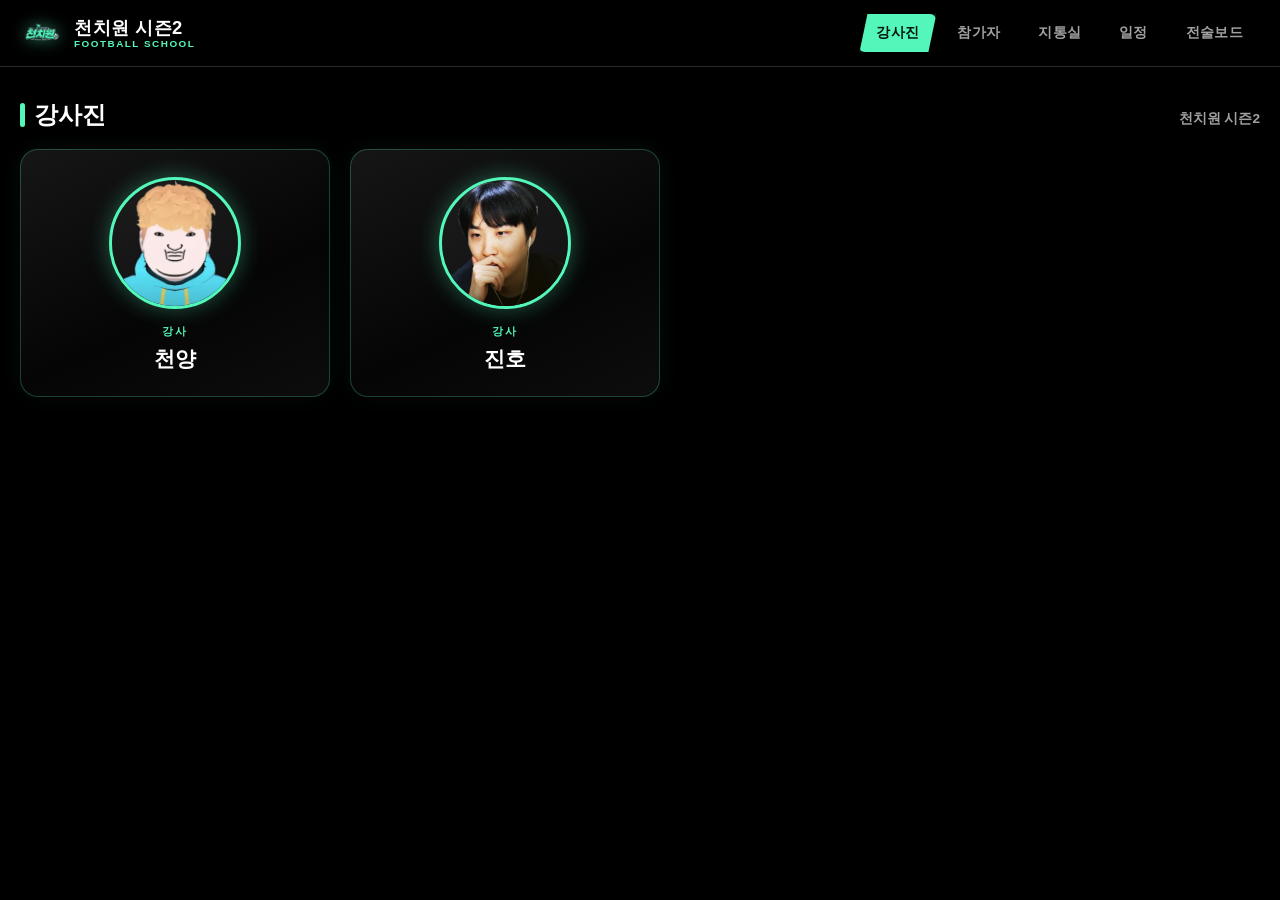
==== commit 736af1c7: "지원자를 참가자로 명칭 통일, 참가자 카드를 lckdraft 스타일 방패형 카드로 전면 개편 - 사이트 전체 지원자 -> 참가자 표기 통일 (탭명, 카운트, 안내문구, 코드 주석)" ====
--- a/index.html
+++ b/index.html
@@ -23,7 +23,7 @@
     </div>
     <nav class="nav-tabs">
       <button class="nav-tab active" data-tab="tab-instructors">강사진</button>
-      <button class="nav-tab" data-tab="tab-applicants">지원자</button>
+      <button class="nav-tab" data-tab="tab-applicants">참가자</button>
       <button class="nav-tab" data-tab="tab-control">지통실</button>
       <button class="nav-tab" data-tab="tab-schedule">일정</button>
       <button class="nav-tab" data-tab="tab-board">전술보드</button>
@@ -42,11 +42,11 @@
     <div id="instructor-grid" class="instructor-grid"></div>
   </section>
 
-  <!-- ================= 지원자 (지원글 모아보기) ================= -->
+  <!-- ================= 참가자 (FC26 시리즈 카드 스타일) ================= -->
   <section id="tab-applicants" class="tab-panel">
     <div class="section-head">
-      <h2 class="section-title">지원자</h2>
-      <span class="section-sub" id="post-feed-count">0명 지원</span>
+      <h2 class="section-title">참가자</h2>
+      <span class="section-sub" id="post-feed-count">0명 참가</span>
     </div>
     <div class="post-feed-toolbar">
       <input id="post-feed-search" class="post-feed-search" type="text" placeholder="닉네임 검색..." autocomplete="off" />
@@ -58,7 +58,7 @@
     <div id="post-feed" class="post-feed"></div>
   </section>
 
-  <!-- 포지션별 필터 팝업 (지원자 탭) -->
+  <!-- 포지션별 필터 팝업 (참가자 탭) -->
   <div id="position-filter-modal" class="modal-overlay" hidden>
     <div class="modal-panel position-filter-panel" role="dialog" aria-modal="true" aria-labelledby="position-filter-title">
       <div class="modal-head">
@@ -194,7 +194,7 @@
   <section id="tab-control" class="tab-panel">
     <div class="section-head">
       <h2 class="section-title">지통실</h2>
-      <span class="section-sub" id="control-count">0명 지원</span>
+      <span class="section-sub" id="control-count">0명 참가</span>
     </div>
     <div class="control-toolbar">
       <button id="control-position-filter-btn" class="sort-btn" type="button">포지션별 필터</button>
@@ -299,10 +299,10 @@
         <p id="pitch-hint" class="pitch-hint">그라운드 안은 선발, 위아래 사이드라인 밖 어두운 공간은 벤치예요. 다시 드래그해서 옮길 수 있고, ×를 누르거나 명단 쪽으로 끌면 제거돼요.</p>
       </div>
 
-      <!-- 좌측 플로팅: 지원자 명단 -->
+      <!-- 좌측 플로팅: 참가자 명단 -->
       <aside id="roster-panel" class="roster-floating">
         <div class="floating-panel-head">
-          <h2 class="panel-title">👥 지원자 명단</h2>
+          <h2 class="panel-title">👥 참가자 명단</h2>
           <button id="roster-toggle" class="floating-toggle-btn" aria-label="명단 접기/펼치기" title="명단 접기/펼치기">‹</button>
         </div>
         <div class="floating-panel-body">
@@ -347,7 +347,7 @@
 
 <button id="scroll-top-btn" class="scroll-top-btn" aria-label="맨 위로 이동" title="맨 위로">⬆</button>
 
-<script src="js/data.js?v=081e56b"></script>
-<script src="js/main.js?v=081e56b"></script>
+<script src="js/data.js?v=3fef4f3"></script>
+<script src="js/main.js?v=3fef4f3"></script>
 </body>
 </html>
--- a/css/style.css
+++ b/css/style.css
@@ -67,7 +67,7 @@
 }
 
 /* ---------------------------------------------------------------- */
-/* 맨 위로 이동 버튼 — 지원자/지통실처럼 목록이 긴 탭에서 어느 정도            */
+/* 맨 위로 이동 버튼 — 참가자/지통실처럼 목록이 긴 탭에서 어느 정도            */
 /* 스크롤을 내리면 나타나서, 상단 메뉴로 바로 돌아갈 수 있게 해준다             */
 /* ---------------------------------------------------------------- */
 .scroll-top-btn {
@@ -348,7 +348,7 @@
 }
 
 /* ---------------------------------------------------------------- */
-/* 지원자 — 지원글 피드                                                  */
+/* 참가자 — 지원글 피드                                                  */
 /* ---------------------------------------------------------------- */
 .post-feed-toolbar {
   display: flex;
@@ -380,7 +380,7 @@
 }
 
 /* ---------------------------------------------------------------- */
-/* 포지션별 보기 필터 팝업 — 지원자 탭                                     */
+/* 포지션별 필터 팝업 — 참가자 탭                                     */
 /* ---------------------------------------------------------------- */
 .modal-overlay {
   position: fixed;
@@ -492,103 +492,107 @@
   margin-top: 18px;
 }
 
+/* 참가자 탭 — lckdraft.html의 방패형(육각) 카드 스타일을 그대로 가져옴:
+   좌측 상단 포지션 / 중앙 사진 / 하단 이름 / 그 아래 천치원 로고 */
 .post-feed {
+  display: grid;
+  grid-template-columns: repeat(auto-fill, minmax(150px, 1fr));
+  gap: 22px;
+}
+
+.participant-card {
+  display: block;
+  text-decoration: none;
+  color: inherit;
+}
+
+.participant-card-shape {
+  width: 100%;
+  aspect-ratio: 160 / 240;
+  clip-path: polygon(10% 0%, 90% 0%, 100% 10%, 100% 85%, 50% 100%, 0% 85%, 0% 10%);
+  background: linear-gradient(155deg, var(--fc-green), var(--fc-green-dim) 70%);
+  padding: 3px;
+  box-sizing: border-box;
+  transition: transform 0.15s ease, filter 0.15s ease;
+}
+
+.participant-card:hover .participant-card-shape {
+  transform: translateY(-4px);
+  filter: brightness(1.1);
+}
+
+.participant-card-inner {
+  width: 100%;
+  height: 100%;
+  clip-path: polygon(10% 0%, 90% 0%, 100% 10%, 100% 85%, 50% 100%, 0% 85%, 0% 10%);
+  background: linear-gradient(155deg, rgba(83,247,186,0.28) 0%, #0a0a0a 55%, #000000 100%);
+  position: relative;
+  overflow: hidden;
+}
+
+.participant-card-pos {
+  position: absolute;
+  top: 12%;
+  left: 10%;
+  font-weight: 900;
+  font-size: 1.05rem;
+  letter-spacing: 0.3px;
+  color: var(--fc-green);
+  text-shadow: 0 1px 3px rgba(0,0,0,0.85);
+}
+
+.participant-card-photo {
+  position: absolute;
+  top: 17%;
+  left: 10%;
+  width: 80%;
+  height: 46%;
+  border-radius: 6px;
+  overflow: hidden;
+  background: rgba(255,255,255,0.04);
+  display: flex;
+  align-items: center;
+  justify-content: center;
+}
+
+.participant-card-photo img {
+  width: 100%;
+  height: 100%;
+  object-fit: cover;
+  display: block;
+}
+
+.participant-card-photo .applicant-avatar-fallback {
+  font-size: 2rem;
+  font-weight: 900;
+  color: var(--fc-text-dim);
+}
+
+.participant-card-info {
+  position: absolute;
+  bottom: 8%;
+  width: 100%;
   display: flex;
   flex-direction: column;
-  gap: 14px;
-}
-
-.post-feed-item {
-  background: var(--fc-panel);
-  border: 2px solid var(--pos-color, var(--pos-none));
-  border-radius: 14px;
-  padding: 16px 18px;
-}
-
-.post-feed-header {
-  display: flex;
-  align-items: center;
-  flex-wrap: wrap;
-  gap: 10px;
-  cursor: pointer;
-}
-
-.post-feed-item.expanded .post-feed-header {
-  margin-bottom: 10px;
-}
-
-.post-feed-name {
-  font-weight: 800;
-  font-size: 1.02rem;
-}
-
-/* 좋아요수(스프레드시트 F열) — 0이어도 항상 표시 */
-.post-feed-likes {
-  flex-shrink: 0;
-  font-size: 0.72rem;
-  font-weight: 800;
-  color: var(--pos-fw);
-  background: rgba(255,90,90,0.12);
-  padding: 2px 9px;
-  border-radius: 999px;
-}
-
-/* 지원글로 이동하는 버튼 — 스프레드시트 E열에 지원글 링크가 있으면 그 글로,
-   없으면 모집 게시글로 이동한다 */
-.post-feed-postlink {
-  margin-left: auto;
-  background: rgba(83,247,186,0.1);
-  border: 1px solid rgba(83,247,186,0.3);
-  color: var(--fc-green);
-  font-weight: 700;
-  font-size: 0.76rem;
-  padding: 5px 12px;
-  border-radius: 999px;
-  text-decoration: none;
-  transition: all 0.15s ease;
-}
-
-.post-feed-postlink:hover {
-  background: rgba(83,247,186,0.18);
-}
-
-.post-feed-postlink:hover { color: var(--fc-text); text-decoration: underline; }
-
-.post-feed-toggle {
-  flex-shrink: 0;
-  background: transparent;
-  border: 1px solid var(--fc-panel-border);
-  color: var(--fc-text-dim);
-  font-weight: 700;
-  font-size: 0.72rem;
-  padding: 5px 10px;
-  border-radius: 999px;
-  cursor: pointer;
-  transition: all 0.15s ease;
-}
-
-.post-feed-toggle:hover {
+  align-items: center;
+  gap: 6px;
+}
+
+.participant-card-name {
+  font-weight: 800;
+  font-size: 1.05rem;
   color: var(--fc-text);
-  border-color: var(--fc-green-dim);
-}
-
-/* 접힌 상태에서 보이는 한 줄 미리보기 */
-.post-feed-preview {
-  margin: 0;
-  color: var(--fc-text-dim);
-  font-size: 0.85rem;
-  line-height: 1.6;
+  max-width: 88%;
   white-space: nowrap;
   overflow: hidden;
   text-overflow: ellipsis;
 }
 
-.post-feed-text {
-  white-space: pre-wrap;
-  word-break: break-word;
-  line-height: 1.7;
-  font-size: 0.88rem;
-  color: var(--fc-text-dim);
+.participant-card-logo {
+  width: 32px;
+  height: 32px;
+  object-fit: contain;
+  filter: drop-shadow(0 0 4px rgba(83,247,186,0.4));
 }
 
 /* ---------------------------------------------------------------- */
@@ -650,7 +654,7 @@
   box-shadow: 0 0 0 1px rgba(83,247,186,0.25), 0 0 20px rgba(83,247,186,0.1);
 }
 
-/* 방송 중이 아닌 지원자는 어둡게 표시 */
+/* 방송 중이 아닌 참가자는 어둡게 표시 */
 .applicant-card:not(.is-live) {
   opacity: 0.55;
 }
@@ -677,16 +681,6 @@
   display: flex;
   align-items: center;
   justify-content: center;
-}
-
-/* 지원자 탭 프로필 사진 — 클릭하면 방송국으로 이동하는 링크라 살짝 hover 표시를 준다 */
-.post-feed-avatar {
-  text-decoration: none;
-  transition: border-color 0.15s ease;
-}
-
-.post-feed-avatar:hover {
-  border-color: var(--fc-green);
 }
 
 .applicant-avatar img {
--- a/css/formation.css
+++ b/css/formation.css
@@ -26,7 +26,7 @@
 }
 
 /* ---------------------------------------------------------------- */
-/* 좌/우 플로팅 패널 공용 — 지원자 명단(좌) / 그리기·보드 도구(우)              */
+/* 좌/우 플로팅 패널 공용 — 참가자 명단(좌) / 그리기·보드 도구(우)              */
 /* ---------------------------------------------------------------- */
 .roster-floating,
 .tools-floating {
@@ -192,7 +192,7 @@
 }
 
 /* ---------------------------------------------------------------- */
-/* 지원자 명단 (플로팅 좌측 패널 안)                                       */
+/* 참가자 명단 (플로팅 좌측 패널 안)                                       */
 /* ---------------------------------------------------------------- */
 /* 직접추가 — 명단에 없는 이름을 직접 입력해서 추가 */
 .roster-add-form {
@@ -475,7 +475,7 @@
 }
 
 /* 더미선수 — 이름/사진 없이 사이트 메인 컬러(민트)로만 채운 표시용 코인.
-   크기/드래그 트랜지션은 지원자 코인(.player-chip--field)과 동일하게 그대로 물려받는다 */
+   크기/드래그 트랜지션은 참가자 코인(.player-chip--field)과 동일하게 그대로 물려받는다 */
 .player-chip--dummy {
   background: var(--fc-green);
   border-color: var(--fc-green-dim);
@@ -568,7 +568,7 @@
 }
 
 /* ---------------------------------------------------------------- */
-/* 지원자 프로필 사진 적용 시 (SOOP API 로 비동기 로드)                      */
+/* 참가자 프로필 사진 적용 시 (SOOP API 로 비동기 로드)                      */
 /* 캔버스에 한 번만 그려서 넣기 때문에(정지 프레임), 원본이 움직이는 GIF여도     */
 /* 전술보드에서는 애니메이션되지 않는다                                     */
 /* ---------------------------------------------------------------- */
